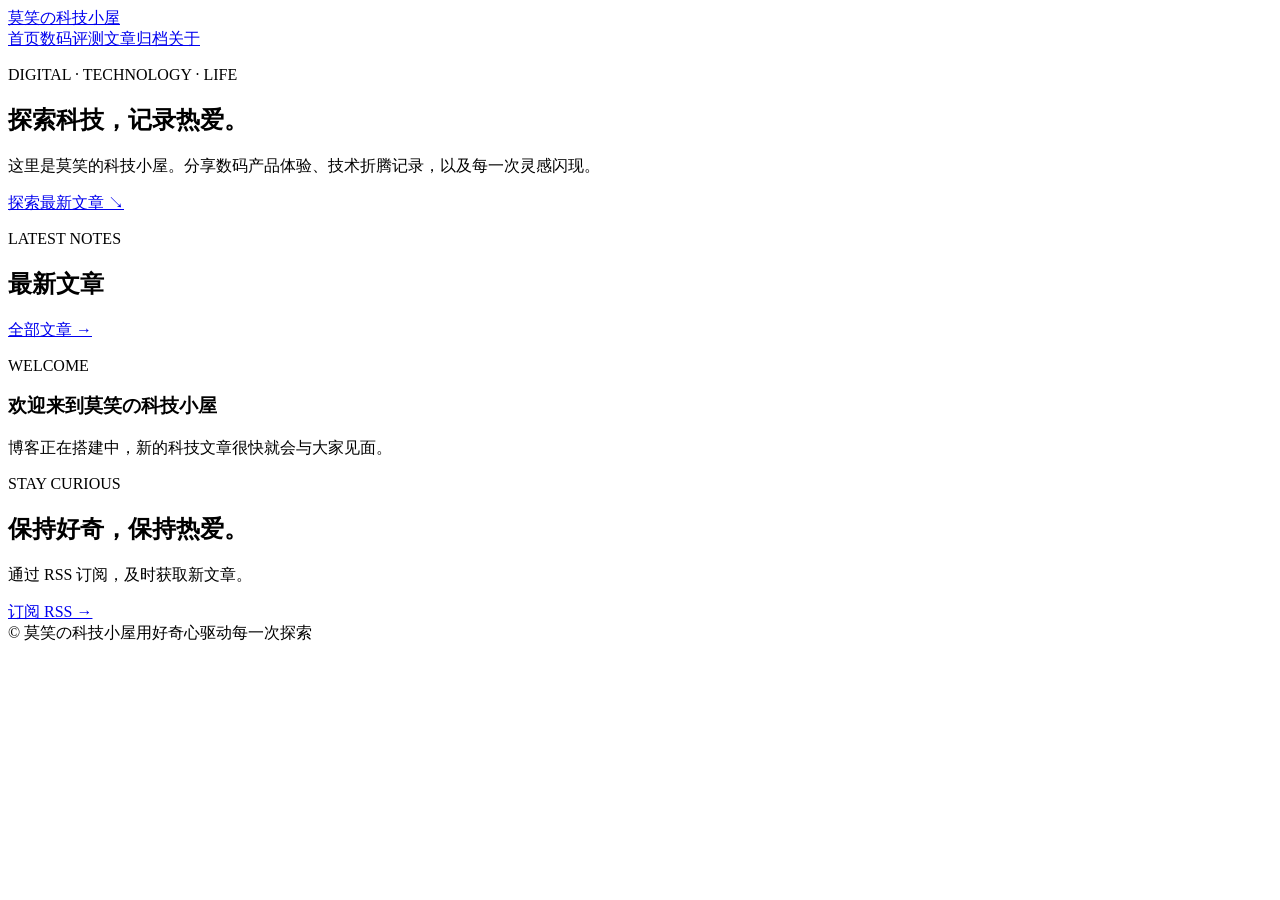
==== index.html @ 31e750f1 "Add initial tech blog site: index.html" ====
<!doctype html>
<html lang="zh-CN">
<head>
  <meta charset="utf-8">
  <meta name="viewport" content="width=device-width,initial-scale=1">
  <meta name="theme-color" content="#080d18">
  <meta name="description" content="莫笑の科技小屋，记录数码科技、产品体验与极客生活。">
  <title>莫笑の科技小屋 · 数码与科技</title>
  <link rel="alternate" type="application/rss+xml" title="莫笑の科技小屋 RSS" href="/rss.xml">
  <link rel="stylesheet" href="/assets/css/style.css">
</head>
<body>
  <header class="site-header"><a class="brand" href="/">莫笑<span>の</span>科技小屋</a><nav><a class="active" href="/">首页</a><a href="/reviews.html">数码评测</a><a href="/archive.html">文章归档</a><a href="/about.html">关于</a></nav></header>
  <main class="container">
    <section class="hero"><p class="eyebrow">DIGITAL · TECHNOLOGY · LIFE</p><h1>探索科技，记录热爱<span>。</span></h1><p class="hero-copy">这里是莫笑的科技小屋。分享数码产品体验、技术折腾记录，以及每一次灵感闪现。</p><a class="primary-link" href="#latest">探索最新文章 <span>↘</span></a><div class="hero-orbit" aria-hidden="true"><i></i><b></b><em></em></div></section>
    <section id="latest" class="section"><div class="section-heading"><div><p class="eyebrow">LATEST NOTES</p><h2>最新文章</h2></div><a href="/archive.html">全部文章 →</a></div><div id="post-list" class="post-grid"><article class="post-card"><p class="eyebrow">WELCOME</p><h3>欢迎来到莫笑の科技小屋</h3><p>博客正在搭建中，新的科技文章很快就会与大家见面。</p></article></div></section>
    <section class="newsletter"><p class="eyebrow">STAY CURIOUS</p><h2>保持好奇，保持热爱。</h2><p>通过 RSS 订阅，及时获取新文章。</p><a href="/rss.xml">订阅 RSS →</a></section>
  </main>
  <footer class="site-footer"><span>© <span id="year"></span> 莫笑の科技小屋</span><span>用好奇心驱动每一次探索</span></footer>
  <script src="/assets/js/blog.js" defer></script>
</body></html>
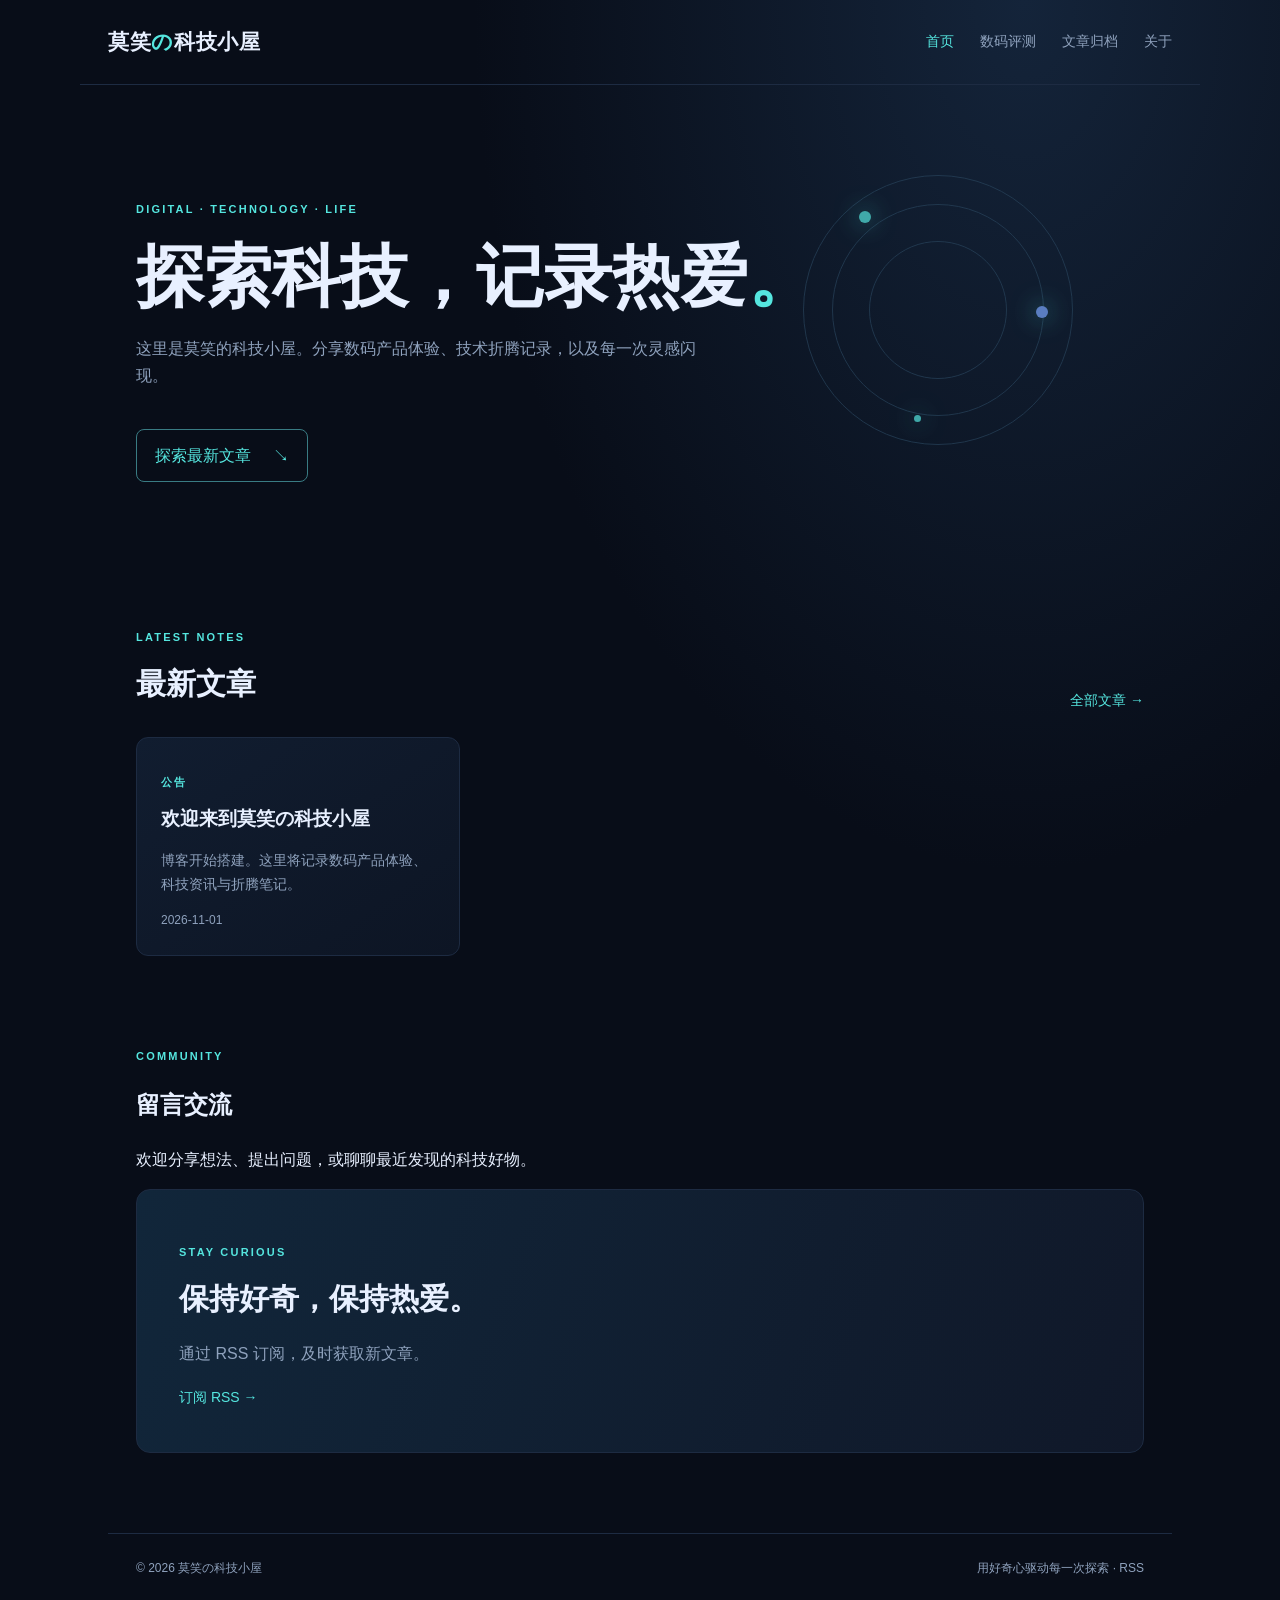
==== commit dee1d5a2: "Add community comment section to index.html" ====
--- a/index.html
+++ b/index.html
@@ -14,8 +14,10 @@
   <main class="container">
     <section class="hero"><p class="eyebrow">DIGITAL · TECHNOLOGY · LIFE</p><h1>探索科技，记录热爱<span>。</span></h1><p class="hero-copy">这里是莫笑的科技小屋。分享数码产品体验、技术折腾记录，以及每一次灵感闪现。</p><a class="primary-link" href="#latest">探索最新文章 <span>↘</span></a><div class="hero-orbit" aria-hidden="true"><i></i><b></b><em></em></div></section>
     <section id="latest" class="section"><div class="section-heading"><div><p class="eyebrow">LATEST NOTES</p><h2>最新文章</h2></div><a href="/archive.html">全部文章 →</a></div><div id="post-list" class="post-grid"><article class="post-card"><p class="eyebrow">WELCOME</p><h3>欢迎来到莫笑の科技小屋</h3><p>博客正在搭建中，新的科技文章很快就会与大家见面。</p></article></div></section>
+    <section class="comments-section"><p class="eyebrow">COMMUNITY</p><h2>留言交流</h2><p class="section-intro">欢迎分享想法、提出问题，或聊聊最近发现的科技好物。</p><div class="giscus" data-giscus></div></section>
     <section class="newsletter"><p class="eyebrow">STAY CURIOUS</p><h2>保持好奇，保持热爱。</h2><p>通过 RSS 订阅，及时获取新文章。</p><a href="/rss.xml">订阅 RSS →</a></section>
   </main>
-  <footer class="site-footer"><span>© <span id="year"></span> 莫笑の科技小屋</span><span>用好奇心驱动每一次探索</span></footer>
+  <footer class="site-footer"><span>© <span id="year"></span> 莫笑の科技小屋</span><span>用好奇心驱动每一次探索 · <a href="/rss.xml">RSS</a></span></footer>
   <script src="/assets/js/blog.js" defer></script>
+  <script src="/assets/js/comments.js" defer></script>
 </body></html>
--- a/assets/css/style.css
+++ b/assets/css/style.css
@@ -0,0 +1 @@
+:root{color-scheme:dark;--bg:#080d18;--panel:#101a2b;--line:#1d2b42;--text:#e8f0ff;--muted:#8fa2bd;--cyan:#55e6df;--blue:#7aa7ff}*{box-sizing:border-box}html{scroll-behavior:smooth}body{margin:0;background:radial-gradient(ellipse at 80% 0%,#14243a 0,transparent 38%),var(--bg);color:var(--text);font-family:Inter,"PingFang SC","Microsoft YaHei",sans-serif;line-height:1.7}a{color:inherit;text-decoration:none}.site-header{max-width:1120px;margin:auto;padding:24px 28px;display:flex;align-items:center;justify-content:space-between;border-bottom:1px solid var(--line)}.brand{font-size:21px;font-weight:800;letter-spacing:.03em}.brand span,.hero h1 span{color:var(--cyan)}nav{display:flex;gap:26px;color:var(--muted);font-size:14px}nav a:hover,nav .active{color:var(--cyan)}.container{max-width:1064px;margin:auto;padding:0 28px}.hero{min-height:440px;padding:104px 0 90px;position:relative;overflow:hidden}.eyebrow{font-size:11px;letter-spacing:.2em;color:var(--cyan);font-weight:700}.hero h1{font-size:clamp(38px,7vw,68px);line-height:1.18;max-width:700px;margin:18px 0}.hero-copy{max-width:560px;color:var(--muted);font-size:16px}.primary-link{display:inline-flex;gap:22px;align-items:center;margin-top:24px;padding:12px 18px;border:1px solid #397b83;border-radius:8px;color:var(--cyan)}.hero-orbit{position:absolute;width:270px;height:270px;border:1px solid #28435b;border-radius:50%;right:7%;top:90px;opacity:.7}.hero-orbit:before,.hero-orbit:after{content:"";position:absolute;border:1px solid #28435b;border-radius:50%;inset:28px}.hero-orbit:after{inset:65px}.hero-orbit i,.hero-orbit b,.hero-orbit em{position:absolute;width:12px;height:12px;background:var(--cyan);border-radius:50%;box-shadow:0 0 24px var(--cyan)}.hero-orbit i{top:35px;left:55px}.hero-orbit b{right:24px;top:130px;background:var(--blue)}.hero-orbit em{bottom:22px;left:110px;width:7px;height:7px}.section{padding:45px 0 80px}.section-heading{display:flex;align-items:end;justify-content:space-between;margin-bottom:24px}.section-heading h2,.newsletter h2{font-size:30px;margin:4px 0}.section-heading>a,.newsletter>a{color:var(--cyan);font-size:14px}.post-grid{display:grid;grid-template-columns:repeat(3,minmax(0,1fr));gap:18px}.post-card{padding:24px;border:1px solid var(--line);background:linear-gradient(145deg,#111d30,#0d1524);border-radius:12px;min-height:190px}.post-card h3{font-size:19px;margin:10px 0}.post-card p:not(.eyebrow){color:var(--muted);font-size:14px}.post-meta{font-size:12px;color:var(--muted)}.newsletter{padding:42px;border:1px solid var(--line);border-radius:14px;background:linear-gradient(110deg,#11263a,#101829);margin-bottom:80px}.newsletter p:not(.eyebrow){color:var(--muted)}.site-footer{max-width:1064px;margin:auto;padding:24px 28px 40px;border-top:1px solid var(--line);display:flex;justify-content:space-between;color:var(--muted);font-size:12px}.page-hero{padding:70px 0 35px}.page-hero h1{font-size:42px;margin:8px 0}.page-hero p{color:var(--muted)}.content-panel{padding:28px;border:1px solid var(--line);background:var(--panel);border-radius:12px;margin:20px 0 70px}.content-panel li{margin:8px 0;color:var(--muted)}@media(max-width:720px){.site-header{align-items:flex-start;gap:18px;flex-direction:column}.site-header nav{gap:16px;flex-wrap:wrap}.hero{padding:75px 0 65px}.hero-orbit{right:-130px;opacity:.28}.post-grid{grid-template-columns:1fr}.newsletter{padding:28px}.site-footer{gap:10px;flex-direction:column}.section-heading h2{font-size:25px}}
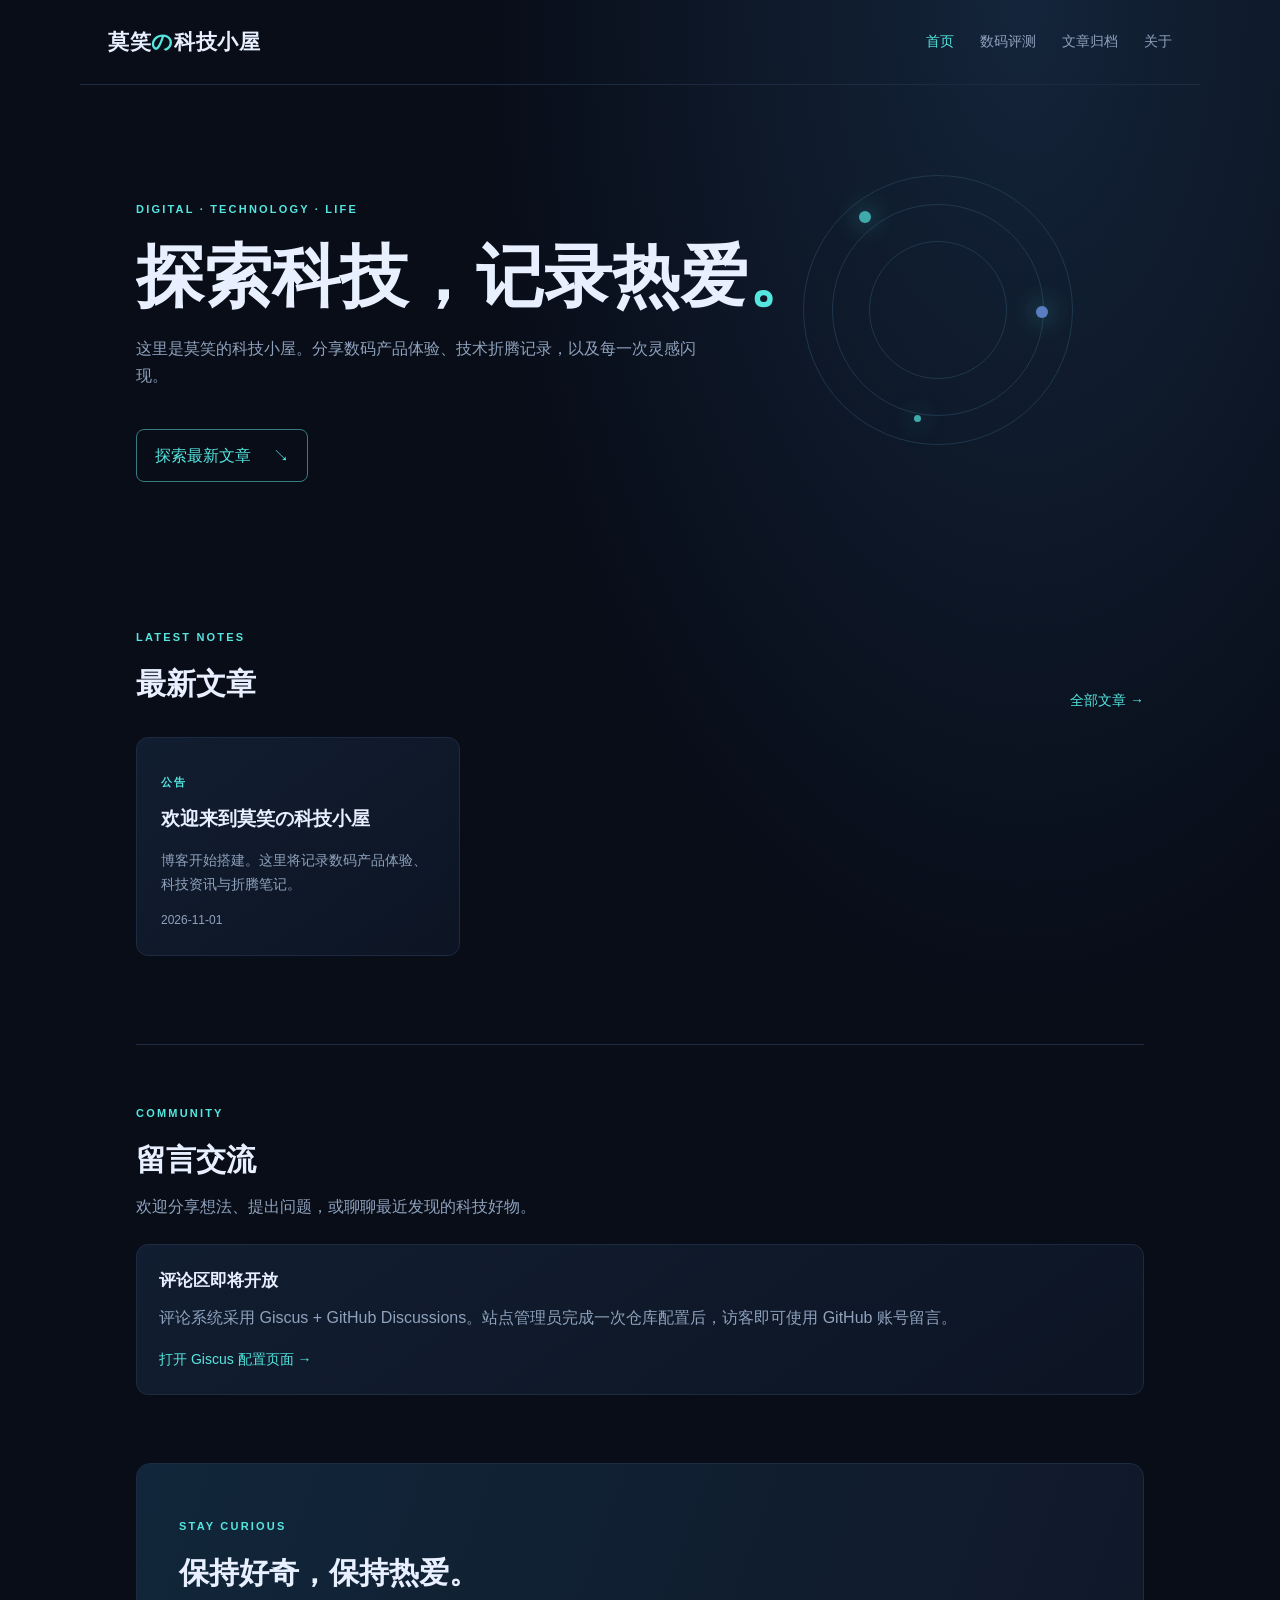
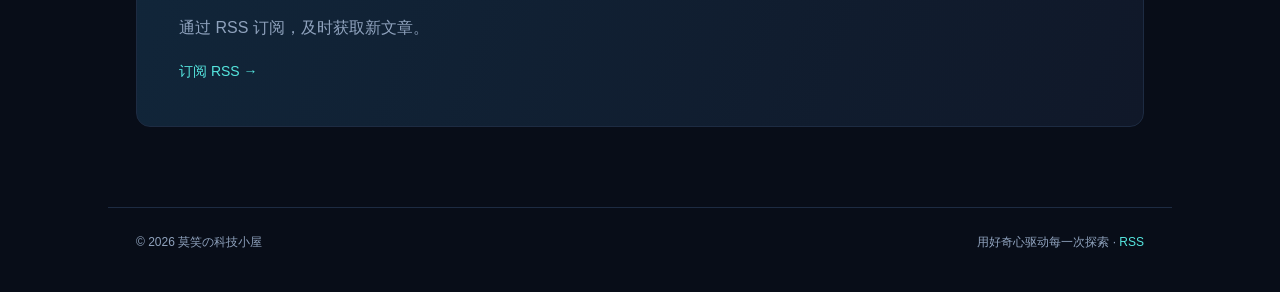
==== commit dabda48b: "Load Giscus site configuration on index.html" ====
--- a/index.html
+++ b/index.html
@@ -19,5 +19,5 @@
   </main>
   <footer class="site-footer"><span>© <span id="year"></span> 莫笑の科技小屋</span><span>用好奇心驱动每一次探索 · <a href="/rss.xml">RSS</a></span></footer>
   <script src="/assets/js/blog.js" defer></script>
-  <script src="/assets/js/comments.js" defer></script>
+  <script src="/assets/js/comments-config.js" defer></script><script src="/assets/js/comments.js" defer></script>
 </body></html>
--- a/assets/css/style.css
+++ b/assets/css/style.css
@@ -1 +1,2 @@
-:root{color-scheme:dark;--bg:#080d18;--panel:#101a2b;--line:#1d2b42;--text:#e8f0ff;--muted:#8fa2bd;--cyan:#55e6df;--blue:#7aa7ff}*{box-sizing:border-box}html{scroll-behavior:smooth}body{margin:0;background:radial-gradient(ellipse at 80% 0%,#14243a 0,transparent 38%),var(--bg);color:var(--text);font-family:Inter,"PingFang SC","Microsoft YaHei",sans-serif;line-height:1.7}a{color:inherit;text-decoration:none}.site-header{max-width:1120px;margin:auto;padding:24px 28px;display:flex;align-items:center;justify-content:space-between;border-bottom:1px solid var(--line)}.brand{font-size:21px;font-weight:800;letter-spacing:.03em}.brand span,.hero h1 span{color:var(--cyan)}nav{display:flex;gap:26px;color:var(--muted);font-size:14px}nav a:hover,nav .active{color:var(--cyan)}.container{max-width:1064px;margin:auto;padding:0 28px}.hero{min-height:440px;padding:104px 0 90px;position:relative;overflow:hidden}.eyebrow{font-size:11px;letter-spacing:.2em;color:var(--cyan);font-weight:700}.hero h1{font-size:clamp(38px,7vw,68px);line-height:1.18;max-width:700px;margin:18px 0}.hero-copy{max-width:560px;color:var(--muted);font-size:16px}.primary-link{display:inline-flex;gap:22px;align-items:center;margin-top:24px;padding:12px 18px;border:1px solid #397b83;border-radius:8px;color:var(--cyan)}.hero-orbit{position:absolute;width:270px;height:270px;border:1px solid #28435b;border-radius:50%;right:7%;top:90px;opacity:.7}.hero-orbit:before,.hero-orbit:after{content:"";position:absolute;border:1px solid #28435b;border-radius:50%;inset:28px}.hero-orbit:after{inset:65px}.hero-orbit i,.hero-orbit b,.hero-orbit em{position:absolute;width:12px;height:12px;background:var(--cyan);border-radius:50%;box-shadow:0 0 24px var(--cyan)}.hero-orbit i{top:35px;left:55px}.hero-orbit b{right:24px;top:130px;background:var(--blue)}.hero-orbit em{bottom:22px;left:110px;width:7px;height:7px}.section{padding:45px 0 80px}.section-heading{display:flex;align-items:end;justify-content:space-between;margin-bottom:24px}.section-heading h2,.newsletter h2{font-size:30px;margin:4px 0}.section-heading>a,.newsletter>a{color:var(--cyan);font-size:14px}.post-grid{display:grid;grid-template-columns:repeat(3,minmax(0,1fr));gap:18px}.post-card{padding:24px;border:1px solid var(--line);background:linear-gradient(145deg,#111d30,#0d1524);border-radius:12px;min-height:190px}.post-card h3{font-size:19px;margin:10px 0}.post-card p:not(.eyebrow){color:var(--muted);font-size:14px}.post-meta{font-size:12px;color:var(--muted)}.newsletter{padding:42px;border:1px solid var(--line);border-radius:14px;background:linear-gradient(110deg,#11263a,#101829);margin-bottom:80px}.newsletter p:not(.eyebrow){color:var(--muted)}.site-footer{max-width:1064px;margin:auto;padding:24px 28px 40px;border-top:1px solid var(--line);display:flex;justify-content:space-between;color:var(--muted);font-size:12px}.page-hero{padding:70px 0 35px}.page-hero h1{font-size:42px;margin:8px 0}.page-hero p{color:var(--muted)}.content-panel{padding:28px;border:1px solid var(--line);background:var(--panel);border-radius:12px;margin:20px 0 70px}.content-panel li{margin:8px 0;color:var(--muted)}@media(max-width:720px){.site-header{align-items:flex-start;gap:18px;flex-direction:column}.site-header nav{gap:16px;flex-wrap:wrap}.hero{padding:75px 0 65px}.hero-orbit{right:-130px;opacity:.28}.post-grid{grid-template-columns:1fr}.newsletter{padding:28px}.site-footer{gap:10px;flex-direction:column}.section-heading h2{font-size:25px}}+:root{color-scheme:dark;--bg:#080d18;--panel:#101a2b;--line:#1d2b42;--text:#e8f0ff;--muted:#8fa2bd;--cyan:#55e6df;--blue:#7aa7ff}*{box-sizing:border-box}html{scroll-behavior:smooth}body{margin:0;background:radial-gradient(ellipse at 80% 0%,#14243a 0,transparent 38%),var(--bg);color:var(--text);font-family:Inter,"PingFang SC","Microsoft YaHei",sans-serif;line-height:1.7}a{color:inherit;text-decoration:none}.site-header{max-width:1120px;margin:auto;padding:24px 28px;display:flex;align-items:center;justify-content:space-between;border-bottom:1px solid var(--line)}.brand{font-size:21px;font-weight:800;letter-spacing:.03em}.brand span,.hero h1 span{color:var(--cyan)}nav{display:flex;gap:26px;color:var(--muted);font-size:14px}nav a:hover,nav .active{color:var(--cyan)}.container{max-width:1064px;margin:auto;padding:0 28px}.hero{min-height:440px;padding:104px 0 90px;position:relative;overflow:hidden}.eyebrow{font-size:11px;letter-spacing:.2em;color:var(--cyan);font-weight:700}.hero h1{font-size:clamp(38px,7vw,68px);line-height:1.18;max-width:700px;margin:18px 0}.hero-copy{max-width:560px;color:var(--muted);font-size:16px}.primary-link{display:inline-flex;gap:22px;align-items:center;margin-top:24px;padding:12px 18px;border:1px solid #397b83;border-radius:8px;color:var(--cyan)}.hero-orbit{position:absolute;width:270px;height:270px;border:1px solid #28435b;border-radius:50%;right:7%;top:90px;opacity:.7}.hero-orbit:before,.hero-orbit:after{content:"";position:absolute;border:1px solid #28435b;border-radius:50%;inset:28px}.hero-orbit:after{inset:65px}.hero-orbit i,.hero-orbit b,.hero-orbit em{position:absolute;width:12px;height:12px;background:var(--cyan);border-radius:50%;box-shadow:0 0 24px var(--cyan)}.hero-orbit i{top:35px;left:55px}.hero-orbit b{right:24px;top:130px;background:var(--blue)}.hero-orbit em{bottom:22px;left:110px;width:7px;height:7px}.section{padding:45px 0 80px}.section-heading{display:flex;align-items:end;justify-content:space-between;margin-bottom:24px}.section-heading h2,.newsletter h2{font-size:30px;margin:4px 0}.section-heading>a,.newsletter>a{color:var(--cyan);font-size:14px}.post-grid{display:grid;grid-template-columns:repeat(3,minmax(0,1fr));gap:18px}.post-card{padding:24px;border:1px solid var(--line);background:linear-gradient(145deg,#111d30,#0d1524);border-radius:12px;min-height:190px}.post-card h3{font-size:19px;margin:10px 0}.post-card p:not(.eyebrow){color:var(--muted);font-size:14px}.post-meta{font-size:12px;color:var(--muted)}.newsletter{padding:42px;border:1px solid var(--line);border-radius:14px;background:linear-gradient(110deg,#11263a,#101829);margin-bottom:80px}.newsletter p:not(.eyebrow){color:var(--muted)}.site-footer{max-width:1064px;margin:auto;padding:24px 28px 40px;border-top:1px solid var(--line);display:flex;justify-content:space-between;color:var(--muted);font-size:12px}.page-hero{padding:70px 0 35px}.page-hero h1{font-size:42px;margin:8px 0}.page-hero p{color:var(--muted)}.content-panel{padding:28px;border:1px solid var(--line);background:var(--panel);border-radius:12px;margin:20px 0 70px}.content-panel li{margin:8px 0;color:var(--muted)}@media(max-width:720px){.site-header{align-items:flex-start;gap:18px;flex-direction:column}.site-header nav{gap:16px;flex-wrap:wrap}.hero{padding:75px 0 65px}.hero-orbit{right:-130px;opacity:.28}.post-grid{grid-template-columns:1fr}.newsletter{padding:28px}.site-footer{gap:10px;flex-direction:column}.section-heading h2{font-size:25px}}
+.comments-section{padding:48px 0 68px;border-top:1px solid var(--line);margin-top:8px}.comments-section h2{font-size:30px;margin:4px 0}.section-intro{color:var(--muted);margin:8px 0 24px}.giscus{margin-top:22px;min-height:90px}.comment-setup-note{border:1px solid var(--line);border-radius:12px;padding:22px;background:linear-gradient(145deg,#111d30,#0d1524)}.comment-setup-note strong{font-size:17px;color:var(--text)}.comment-setup-note p{color:var(--muted);margin:8px 0 14px}.comment-setup-note a{color:var(--cyan);font-size:14px}.site-footer a{color:var(--cyan)}
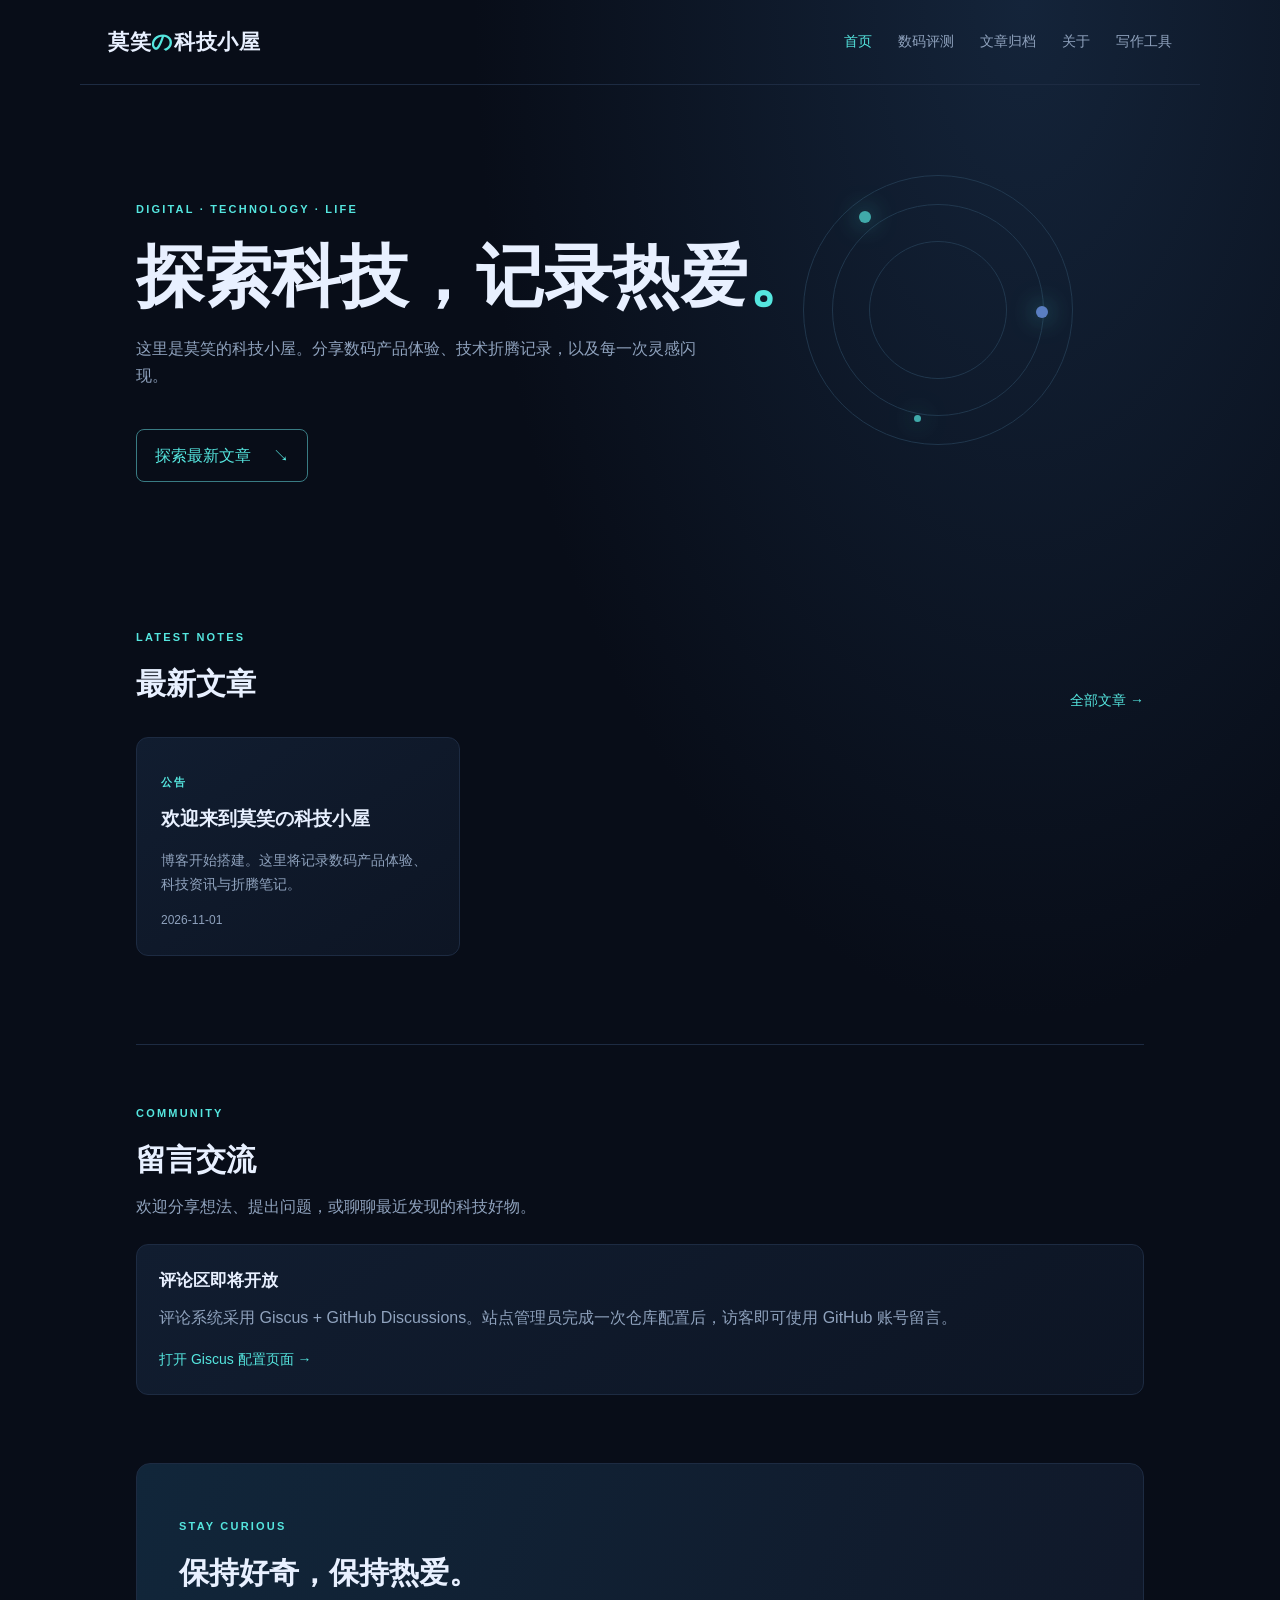
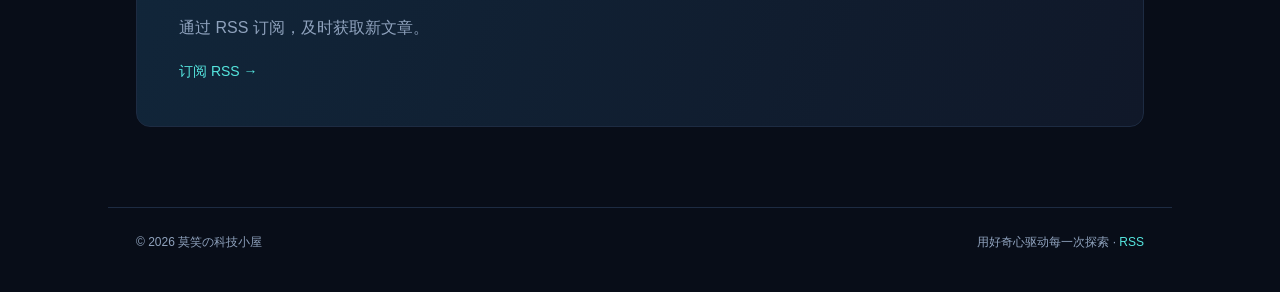
==== commit f4413bd1: "在首页导航添加 Markdown 写作工具入口" ====
--- a/index.html
+++ b/index.html
@@ -10,7 +10,7 @@
   <link rel="stylesheet" href="/assets/css/style.css">
 </head>
 <body>
-  <header class="site-header"><a class="brand" href="/">莫笑<span>の</span>科技小屋</a><nav><a class="active" href="/">首页</a><a href="/reviews.html">数码评测</a><a href="/archive.html">文章归档</a><a href="/about.html">关于</a></nav></header>
+  <header class="site-header"><a class="brand" href="/">莫笑<span>の</span>科技小屋</a><nav><a class="active" href="/">首页</a><a href="/reviews.html">数码评测</a><a href="/archive.html">文章归档</a><a href="/about.html">关于</a><a href="/markdown-studio.html">写作工具</a></nav></header>
   <main class="container">
     <section class="hero"><p class="eyebrow">DIGITAL · TECHNOLOGY · LIFE</p><h1>探索科技，记录热爱<span>。</span></h1><p class="hero-copy">这里是莫笑的科技小屋。分享数码产品体验、技术折腾记录，以及每一次灵感闪现。</p><a class="primary-link" href="#latest">探索最新文章 <span>↘</span></a><div class="hero-orbit" aria-hidden="true"><i></i><b></b><em></em></div></section>
     <section id="latest" class="section"><div class="section-heading"><div><p class="eyebrow">LATEST NOTES</p><h2>最新文章</h2></div><a href="/archive.html">全部文章 →</a></div><div id="post-list" class="post-grid"><article class="post-card"><p class="eyebrow">WELCOME</p><h3>欢迎来到莫笑の科技小屋</h3><p>博客正在搭建中，新的科技文章很快就会与大家见面。</p></article></div></section>
